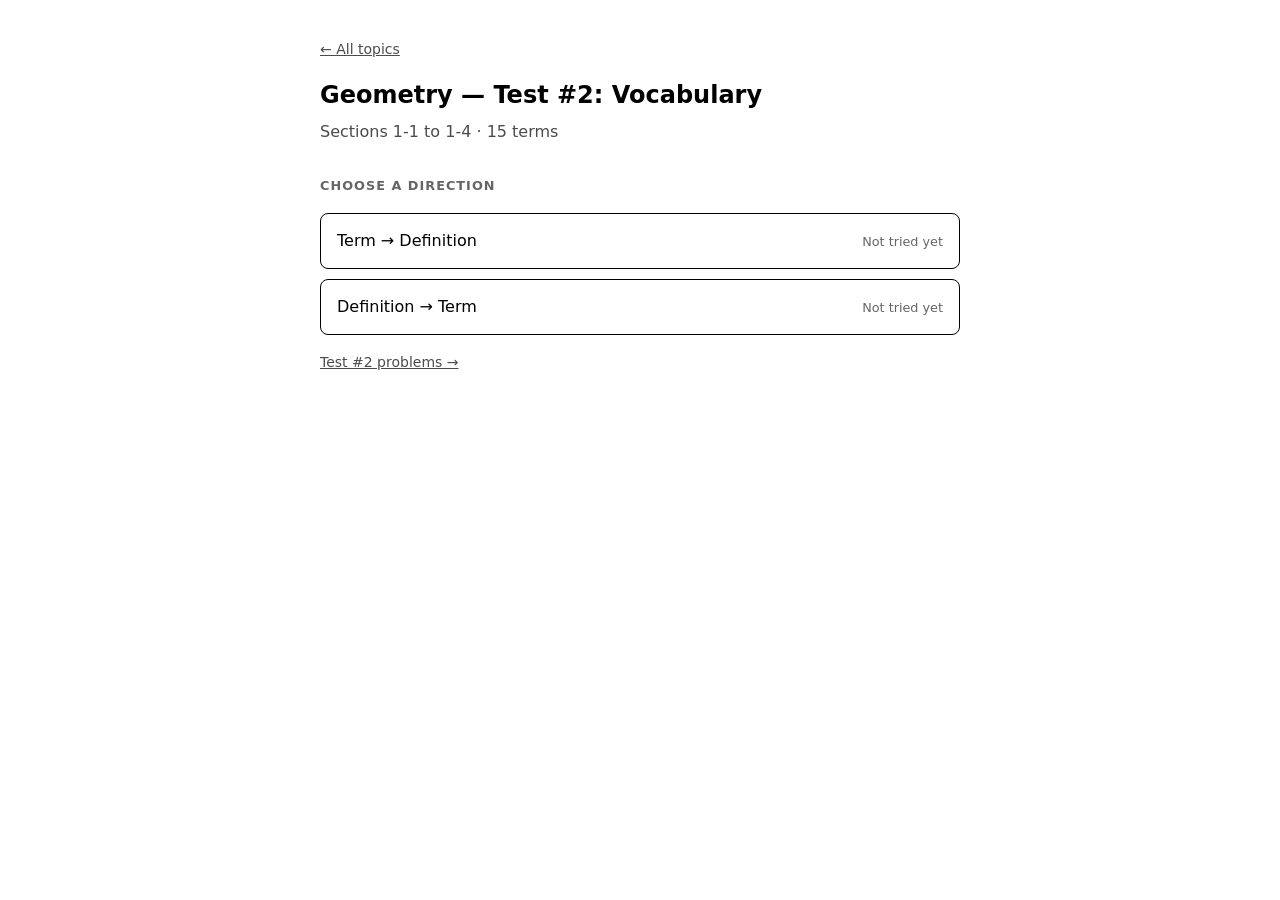
==== geometry-10-t2-vocab/index.html @ 83c9600a "Add Geometry Test #2: problems and vocabulary Two new tools covering study guides #2 Part I and Part" ====
<!DOCTYPE html>
<html lang="en">
<head>
<meta charset="utf-8">
<meta name="viewport" content="width=device-width, initial-scale=1">
<title>Geometry — Test #2: Vocabulary</title>
<style>:root { color-scheme: light dark; --ok: #1a7f37; --no: #b3261e; --warn: #a26a00; }
/* The light values fall under 4.5:1 on a dark canvas, and these tokens colour
   the verdict line — exactly what a student reads after a miss. */
@media (prefers-color-scheme: dark) {
  :root { --ok: #3fb950; --no: #f85149; --warn: #d29922; }
}
body {
  font: 16px/1.6 system-ui, -apple-system, sans-serif;
  max-width: 40rem; margin: 0 auto; padding: 1.5rem 1.25rem 4rem;
}
h1 { font-size: 1.5rem; margin-bottom: .25rem; }
h2 { font-size: .8rem; text-transform: uppercase; letter-spacing: .08em;
     opacity: .6; margin-top: 2rem; }
.crumb { font-size: .875rem; }
.crumb a { color: inherit; opacity: .7; }
.sub { opacity: .7; margin-top: 0; }
.modes { list-style: none; padding: 0; }
.modes button {
  display: flex; justify-content: space-between; align-items: baseline;
  gap: 1rem; width: 100%; padding: .9rem 1rem; margin-bottom: .6rem;
  font: inherit; text-align: left; background: none; color: inherit;
  border: 1px solid currentColor; border-radius: .5rem; cursor: pointer;
}
.modes button:hover { background: rgba(128,128,128,.12); }
.modes .best { font-size: .8rem; opacity: .6; white-space: nowrap; }
.primary, .secondary {
  font: inherit; padding: .7rem 1.4rem; margin: .25rem .5rem .25rem 0;
  border-radius: .5rem; border: 1px solid currentColor; background: none;
  color: inherit; cursor: pointer;
}
.secondary { opacity: .7; }
#progress { font-size: .8rem; text-transform: uppercase;
            letter-spacing: .08em; opacity: .6; }
.prompt { font-size: 1.9rem; line-height: 1.25; margin: .75rem 0 1.5rem; }
.options { list-style: none; padding: 0; margin: 0; }
.options button {
  display: block; width: 100%; padding: .85rem 1rem; margin-bottom: .6rem;
  font: inherit; font-size: 1.05rem; text-align: left; background: none;
  color: inherit; border: 1px solid currentColor; border-radius: .5rem;
  cursor: pointer;
}
.options button:hover:not(:disabled) { background: rgba(128,128,128,.12); }
.options button:disabled { cursor: default; }
.options button.wrong {
  border-color: var(--no); color: var(--no); opacity: 1;
  background: rgba(179,38,30,.08);
}
.options button.right {
  border-color: var(--ok); color: var(--ok); font-weight: 600;
  background: rgba(26,127,55,.08);
}
.options button.faded:disabled { opacity: .4; }
#feedback { min-height: 3.5rem; margin: 1rem 0 .5rem; }
#feedback .verdict { font-weight: 600; }
#feedback .verdict.good { color: var(--ok); }
#feedback .verdict.bad { color: var(--no); }
#feedback .note {
  display: block; margin-top: .4rem; font-size: .95rem; opacity: .85;
}
.score { font-size: 2.5rem; margin: .5rem 0 0; }
.score small { font-size: 1rem; opacity: .6; display: block; }
.review { list-style: none; padding: 0; }
.review li {
  padding: .55rem .75rem; margin-bottom: .4rem; border-radius: .4rem;
  border-left: 4px solid transparent; background: rgba(128,128,128,.08);
}
.review li.second { border-left-color: var(--warn); }
.review li.missed { border-left-color: var(--no); }
.review .term { font-weight: 600; }
.review .gloss { opacity: .75; }
.review .tag { float: right; font-size: .75rem; text-transform: uppercase;
               letter-spacing: .06em; opacity: .6; }
.trouble { list-style: none; padding: 0; font-size: .9rem; }
.trouble li { padding: .15rem 0; opacity: .8; }
</style>
</head>
<body>
<main id="app"></main>
<p class="crumb"><a href="../geometry-10-t2/index.html">Test #2 problems →</a></p>
<script>// The quiz engine. Subject-agnostic: it knows only side A and side B of a
// pair, and every label the student reads comes from the subject's config.
// No DOM. Every draw takes an injected rng so rounds are reproducible in tests.
(function () {
  var OPTION_COUNT = 4;
  var MODE_A_TO_B = 'a-to-b';
  var MODE_B_TO_A = 'b-to-a';

  // A small linear congruential generator. Deterministic per seed, which is
  // the whole point: a failing round can be replayed exactly.
  function makeRng(seed) {
    var state = (seed >>> 0) || 1;
    return function () {
      state = (state * 1664525 + 1013904223) >>> 0;
      return state / 4294967296;
    };
  }

  function shuffle(list, rng) {
    var out = list.slice();
    for (var i = out.length - 1; i > 0; i--) {
      var j = Math.floor(rng() * (i + 1));
      var tmp = out[i];
      out[i] = out[j];
      out[j] = tmp;
    }
    return out;
  }

  function sideKeys(mode) {
    return mode === MODE_B_TO_A
      ? { prompt: 'b', answer: 'a' }
      : { prompt: 'a', answer: 'b' };
  }

  // Distractors are drawn from the entire pool, deliberately including near
  // synonyms: telling those apart is what the quiz is actually testing.
  function buildQuestion(subject, mode, pairIndex, rng) {
    var keys = sideKeys(mode);
    var pairs = subject.pairs;
    var answer = pairs[pairIndex][keys.answer];
    var pool = [];
    for (var i = 0; i < pairs.length; i++) {
      if (i !== pairIndex) pool.push(pairs[i][keys.answer]);
    }
    var options = shuffle(pool, rng).slice(0, OPTION_COUNT - 1);
    options.push(answer);
    return {
      pairIndex: pairIndex,
      prompt: pairs[pairIndex][keys.prompt],
      answer: answer,
      options: shuffle(options, rng)
    };
  }

  // Clusters are declared with side A strings, so the lookup is by pair, not
  // by whatever text happens to be on screen in the current mode.
  function noteFor(subject, pairIndex) {
    var clusters = subject.confusables || [];
    var key = subject.pairs[pairIndex].a;
    for (var c = 0; c < clusters.length; c++) {
      var members = clusters[c].members || [];
      for (var m = 0; m < members.length; m++) {
        if (members[m] === key) return clusters[c].note;
      }
    }
    return '';
  }

  // A round of questions. Two rules live here and nowhere else:
  //   main  - two tries, then the answer is revealed and the round moves on
  //   retry - one try; a miss goes to the back of the queue and comes around
  //           again, so the round ends only when every word has been answered
  //           correctly once
  function createRound(subject, mode, options) {
    var opts = options || {};
    var rng = opts.rng || makeRng(Math.floor(Math.random() * 1e9) + 1);
    var isRetry = !!opts.retry;
    var triesAllowed = isRetry ? 1 : 2;

    var items = opts.items ? opts.items.slice() : null;
    if (!items) {
      items = [];
      for (var i = 0; i < subject.pairs.length; i++) items.push(i);
    }
    var queue = shuffle(items, rng);
    var total = queue.length;

    var current = null, tries = 0, done = false;
    var answered = 0, clean = 0;
    var second = [], missed = [];

    function loadNext() {
      if (!queue.length) { done = true; current = null; return; }
      current = buildQuestion(subject, mode, queue.shift(), rng);
      tries = 0;
    }

    function result(status, chosen, shown, note) {
      return {
        status: status,
        correct: status === 'correct' || status === 'correct-second',
        chosen: chosen,
        answer: shown,
        note: note,
        pairIndex: current ? current.pairIndex : -1,
        complete: false
      };
    }

    function answer(choice) {
      if (done || current === null) {
        return { status: 'done', correct: false, chosen: choice, answer: '',
                 note: '', pairIndex: -1, complete: true };
      }
      var pairIndex = current.pairIndex;

      if (choice === current.answer) {
        var status = tries === 0 ? 'correct' : 'correct-second';
        if (!isRetry) {
          answered += 1;
          if (tries === 0) { clean += 1; } else { second.push(pairIndex); }
        }
        var ok = result(status, choice, '', '');
        loadNext();
        ok.complete = done;
        return ok;
      }

      tries += 1;
      if (tries < triesAllowed) return result('retry', choice, '', '');

      var shown = current.answer;
      var note = noteFor(subject, pairIndex);
      var out = result('revealed', choice, shown, note);
      if (isRetry) {
        queue.push(pairIndex);   // comes around again on a later pass
      } else {
        answered += 1;
        missed.push(pairIndex);
      }
      loadNext();
      out.complete = done;
      return out;
    }

    function summary() {
      return {
        total: total,
        clean: clean,
        second: second.slice(),
        missed: missed.slice(),
        unclean: second.concat(missed)
      };
    }

    function progressText() {
      if (isRetry) {
        var left = queue.length + (current ? 1 : 0);
        return left === 1 ? '1 word left' : left + ' words left';
      }
      return 'Question ' + Math.min(answered + 1, total) + ' of ' + total;
    }

    loadNext();

    return {
      current: function () { return current; },
      answer: answer,
      summary: summary,
      progressText: progressText,
      isDone: function () { return done; },
      isRetry: function () { return isRetry; },
      mode: function () { return mode; }
    };
  }

  globalThis.OPTION_COUNT = OPTION_COUNT;
  globalThis.MODE_A_TO_B = MODE_A_TO_B;
  globalThis.MODE_B_TO_A = MODE_B_TO_A;
  globalThis.makeRng = makeRng;
  globalThis.shuffle = shuffle;
  globalThis.sideKeys = sideKeys;
  globalThis.buildQuestion = buildQuestion;
  globalThis.noteFor = noteFor;
  globalThis.createRound = createRound;
})();

// Best score per mode and a per-word miss tally, kept in localStorage by the
// caller. Pure: takes and returns plain objects, never touches the browser.
(function () {
  var VERSION = 1;

  function storageKey(subject) {
    return 'study-time.' + subject.id + '.progress';
  }

  function emptyProgress() {
    return { version: VERSION, best: {}, misses: {} };
  }

  function isPlainObject(v) {
    return v !== null && typeof v === 'object' && !(v instanceof Array);
  }

  // Anything unexpected yields a fresh record. A study tool losing history is
  // a nuisance; a study tool refusing to start is a broken evening.
  function parseProgress(json) {
    if (!json) return emptyProgress();
    var data;
    try { data = JSON.parse(json); } catch (e) { return emptyProgress(); }
    if (!isPlainObject(data)) return emptyProgress();
    if (data.version !== VERSION) return emptyProgress();
    return {
      version: VERSION,
      best: isPlainObject(data.best) ? data.best : {},
      misses: isPlainObject(data.misses) ? data.misses : {}
    };
  }

  function copy(obj) {
    var out = {};
    for (var k in obj) { if (obj.hasOwnProperty(k)) out[k] = obj[k]; }
    return out;
  }

  // Words are tallied by their side A string. An index would shift the first
  // time the word list is edited, and a tally pointing at the wrong word is
  // worse than no tally at all.
  function recordRound(progress, subject, mode, summary) {
    var best = copy(progress.best);
    var misses = copy(progress.misses);
    if (!best.hasOwnProperty(mode) || summary.clean > best[mode]) {
      best[mode] = summary.clean;
    }
    for (var i = 0; i < summary.unclean.length; i++) {
      var text = subject.pairs[summary.unclean[i]].a;
      misses[text] = (misses[text] || 0) + 1;
    }
    return { version: VERSION, best: best, misses: misses };
  }

  function bestScore(progress, mode) { return progress.best[mode] || 0; }

  function troubleSpots(progress) {
    var out = [];
    for (var text in progress.misses) {
      if (progress.misses.hasOwnProperty(text) && progress.misses[text] > 0) {
        out.push({ text: text, misses: progress.misses[text] });
      }
    }
    out.sort(function (a, b) {
      return b.misses - a.misses || (a.text < b.text ? -1 : 1);
    });
    return out;
  }

  function serializeProgress(progress) { return JSON.stringify(progress); }

  globalThis.storageKey = storageKey;
  globalThis.emptyProgress = emptyProgress;
  globalThis.parseProgress = parseProgress;
  globalThis.recordRound = recordRound;
  globalThis.bestScore = bestScore;
  globalThis.troubleSpots = troubleSpots;
  globalThis.serializeProgress = serializeProgress;
})();

globalThis.SUBJECT = {
  "id": "geometry-10-t2-vocab",
  "title": "Geometry — Test #2: Vocabulary",
  "subtitle": "Sections 1-1 to 1-4 · 15 terms",
  "notes": [
    "Source is Study Guide #2 Part I, sections 1-1 to 1-4, two word banks (7 terms + 8 terms).",
    "reference/ holds THREE scans. Two are the same Part I worksheet (the second is Part I after corrections). The third is the real Part II. Part II uses the SAME two word banks and the SAME 15 terms as Part I — only the order of the blanks changes — so this file covers both parts and needs no additions. Part II states 1f as \"equal shape and size\" where Part I says \"same shape and size\"; the term is Congruent either way.",
    "IMPORTANT: there is NO teacher answer key for this test — only the student's completed worksheet. These definitions were derived independently from the printed prompts, using the fact that each word bank is a bijection (7 words for 7 blanks, 8 for 8), so each term is used exactly once.",
    "Blanks 1a and 1f were SWAPPED on the first scan: \"Collinear\" was written for \"a finite portion of a line\" (that is Segment) and \"segment\" for \"two or more points on the same line\" (that is Collinear). The second scan in reference/ (\"Part 2\") is the same worksheet after corrections, and it corrects exactly these two blanks to Segment and Collinear — confirming what this file already said. Do not \"fix\" it back to the first scan.",
    "Terms are capitalized as the printed word bank capitalizes them.",
    "confusables notes are shown after a second miss.",
    "Part II independently confirms the Part I corrections: its blank 1c, \"a finite portion of a line\", is answered Segment, and its 1b, \"two or more points on the same line\", is answered Collinear — both correct on that worksheet."
  ],
  "sideA": {
    "name": "Term"
  },
  "sideB": {
    "name": "Definition"
  },
  "pairs": [
    {
      "a": "Point",
      "b": "A specific location in space"
    },
    {
      "a": "Line",
      "b": "Made up of points and extends infinitely in two directions"
    },
    {
      "a": "Collinear",
      "b": "Two or more points on the same line"
    },
    {
      "a": "Noncollinear",
      "b": "Three or more points that are not all on the same line"
    },
    {
      "a": "Segment",
      "b": "A finite portion of a line"
    },
    {
      "a": "Congruent",
      "b": "Having the same shape and size"
    },
    {
      "a": "Midpoint",
      "b": "The center point of a line segment"
    },
    {
      "a": "Ray",
      "b": "Has one endpoint and extends infinitely in one direction"
    },
    {
      "a": "Angle",
      "b": "Formed when two segments or rays share an endpoint"
    },
    {
      "a": "Angle Bisector",
      "b": "A segment or ray that splits an angle in half"
    },
    {
      "a": "Vertex",
      "b": "The shared point where two rays or line segments meet, forming an angle"
    },
    {
      "a": "Right Angle",
      "b": "An angle with an exact measure of 90°"
    },
    {
      "a": "Acute Angle",
      "b": "An angle that measures less than 90°, but more than 0°"
    },
    {
      "a": "Obtuse Angle",
      "b": "An angle that measures more than 90°, but less than 180°"
    },
    {
      "a": "Straight Angle",
      "b": "An angle that measures exactly 180°"
    }
  ],
  "confusables": [
    {
      "members": [
        "Collinear",
        "Noncollinear"
      ],
      "note": "The prefix \"non-\" is the whole difference; collinear points share one line, noncollinear ones do not."
    },
    {
      "members": [
        "Line",
        "Segment",
        "Ray"
      ],
      "note": "Distinguish by how many endpoints each has: a line none, a ray one, a segment two."
    },
    {
      "members": [
        "Acute Angle",
        "Right Angle",
        "Obtuse Angle",
        "Straight Angle"
      ],
      "note": "Order them by measure: under 90, exactly 90, between 90 and 180, exactly 180."
    },
    {
      "members": [
        "Point",
        "Vertex",
        "Midpoint"
      ],
      "note": "All are points; what differs is where. A vertex is where two rays meet; a midpoint is the center of a segment; a point is any location at all."
    },
    {
      "members": [
        "Angle",
        "Angle Bisector"
      ],
      "note": "One is the figure, the other is the ray that cuts that figure in half."
    }
  ]
};

// All DOM. Every other module in the framework is DOM-free and unit tested.
// Nothing here knows what the subject is: labels come from SUBJECT.sideA and
// SUBJECT.sideB, so the same file serves a language quiz and a science one.
(function () {
  var CORRECT_PAUSE_MS = 650;
  // The second press of a real double-click hit-tests against the DOM that has
  // already been swapped in, so disabling the clicked node cannot stop it —
  // by then that node is gone and the point may sit over a fresh option.
  // Guard the destination instead: ignore option clicks that arrive sooner
  // than a person could have read a prompt they have not seen before.
  var SETTLE_MS = 250;

  var app = document.getElementById('app');
  var round = null;
  var progress = loadProgress();
  var pending = null;   // timer id for the pause after a correct answer
  var renderedAt = 0;   // when the current question was painted

  function loadProgress() {
    try {
      return parseProgress(window.localStorage.getItem(storageKey(SUBJECT)));
    } catch (e) {
      return emptyProgress();
    }
  }

  function saveProgress() {
    try {
      window.localStorage.setItem(storageKey(SUBJECT),
                                  serializeProgress(progress));
    } catch (e) { /* private browsing, a full disk: not worth interrupting */ }
  }

  function escapeHtml(s) {
    return String(s).replace(/&/g, '&amp;').replace(/</g, '&lt;')
                    .replace(/>/g, '&gt;').replace(/"/g, '&quot;');
  }

  function modeLabel(mode) {
    var keys = sideKeys(mode);
    var from = keys.prompt === 'a' ? SUBJECT.sideA : SUBJECT.sideB;
    var to = keys.answer === 'a' ? SUBJECT.sideA : SUBJECT.sideB;
    return from.name + ' → ' + to.name;
  }

  function langOf(side) {
    return (side === 'a' ? SUBJECT.sideA : SUBJECT.sideB).lang || 'en';
  }

  function clearPending() {
    if (pending !== null) { window.clearTimeout(pending); pending = null; }
  }

  // ---------- menu ----------

  function renderMenu() {
    clearPending();
    round = null;
    var modes = [MODE_A_TO_B, MODE_B_TO_A];
    var html = '<p class="crumb"><a href="../index.html">← All topics</a></p>' +
      '<h1>' + escapeHtml(SUBJECT.title) + '</h1>' +
      '<p class="sub">' + escapeHtml(SUBJECT.subtitle || '') + '</p>' +
      '<h2>Choose a direction</h2><ul class="modes">';
    for (var i = 0; i < modes.length; i++) {
      // Coerce once: stored progress is user-editable, and a non-numeric best
      // would otherwise be written into the markup unescaped.
      var best = Number(bestScore(progress, modes[i])) || 0;
      html += '<li><button type="button" data-mode="' + modes[i] + '">' +
        '<span>' + escapeHtml(modeLabel(modes[i])) + '</span>' +
        '<span class="best">' +
        (best ? 'Best ' + best + ' of ' + SUBJECT.pairs.length : 'Not tried yet') +
        '</span></button></li>';
    }
    html += '</ul>';

    var spots = troubleSpots(progress).slice(0, 5);
    if (spots.length) {
      html += '<h2>Worth reviewing</h2><ul class="trouble">';
      for (var s = 0; s < spots.length; s++) {
        var misses = Number(spots[s].misses) || 0;
        html += '<li>' + escapeHtml(spots[s].text) + ' · missed ' + misses +
                (misses === 1 ? ' time' : ' times') + '</li>';
      }
      html += '</ul>';
    }
    app.innerHTML = html;

    var buttons = app.querySelectorAll('.modes button');
    for (var b = 0; b < buttons.length; b++) {
      buttons[b].addEventListener('click', function (ev) {
        startRound(ev.currentTarget.getAttribute('data-mode'), null);
      });
    }
  }

  // ---------- quiz ----------

  function startRound(mode, items) {
    clearPending();
    round = createRound(SUBJECT, mode, {
      items: items,
      retry: !!items
    });
    renderQuestion();
  }

  function renderQuestion() {
    var q = round.current();
    if (!q) { renderDone(); return; }
    var keys = sideKeys(round.mode());
    var html = '<p class="crumb"><a href="#" id="to-menu">← Menu</a></p>' +
      '<p id="progress">' + escapeHtml(round.progressText()) + '</p>' +
      '<p class="prompt" lang="' + escapeHtml(langOf(keys.prompt)) + '">' +
      escapeHtml(q.prompt) + '</p><ul class="options">';
    for (var i = 0; i < q.options.length; i++) {
      html += '<li><button type="button" class="option" data-index="' + i +
        '" lang="' + escapeHtml(langOf(keys.answer)) + '">' +
        escapeHtml(q.options[i]) + '</button></li>';
    }
    html += '</ul><p id="feedback" aria-live="polite"></p>';
    app.innerHTML = html;

    document.getElementById('to-menu').addEventListener('click', function (ev) {
      ev.preventDefault();
      renderMenu();
    });
    var buttons = app.querySelectorAll('.option');
    for (var b = 0; b < buttons.length; b++) {
      buttons[b].addEventListener('click', onChoose);
    }
    if (buttons.length) buttons[0].focus();
    renderedAt = Date.now();
  }

  function optionButtons() { return app.querySelectorAll('.option'); }

  function disableAll(fade) {
    var buttons = optionButtons();
    for (var i = 0; i < buttons.length; i++) {
      buttons[i].disabled = true;
      if (fade && !buttons[i].className.match(/wrong|right/)) {
        buttons[i].className += ' faded';
      }
    }
  }

  function setFeedback(html) {
    document.getElementById('feedback').innerHTML = html;
  }

  function onChoose(ev) {
    var button = ev.currentTarget;
    if (button.disabled) return;
    // Too soon to be a considered answer: this is the tail of a double-click
    // that started on the previous screen. Swallow it rather than record it.
    if (Date.now() - renderedAt < SETTLE_MS) return;
    var q = round.current();                 // snapshot BEFORE answering
    var chosen = q.options[Number(button.getAttribute('data-index'))];
    var result = round.answer(chosen);

    if (result.status === 'retry') {
      // The question stays up. Only the wrong choice is taken away.
      button.className = 'option wrong';
      button.disabled = true;
      setFeedback('<span class="verdict bad">Not that one.</span> ' +
                  'Try again — one more go.');
      var remaining = optionButtons();
      for (var i = 0; i < remaining.length; i++) {
        if (!remaining[i].disabled) { remaining[i].focus(); break; }
      }
      return;
    }

    if (result.correct) {
      button.className = 'option right';
      disableAll(true);
      setFeedback('<span class="verdict good">' +
                  (result.status === 'correct' ? 'Correct.' : 'Right — second try.') +
                  '</span>');
      pending = window.setTimeout(function () {
        pending = null;
        renderQuestion();
      }, CORRECT_PAUSE_MS);
      return;
    }

    // Revealed: out of tries in a main round, or a miss in a retry round.
    button.className = 'option wrong';
    var rightIdx = q.options.indexOf(result.answer);
    var right = rightIdx === -1 ? null : optionButtons()[rightIdx];
    if (right) right.className = 'option right';
    disableAll(true);
    var answerSide = sideKeys(round.mode()).answer;
    setFeedback('<span class="verdict bad">The answer is ' +
                '<span lang="' + escapeHtml(langOf(answerSide)) + '">' +
                escapeHtml(result.answer) + '</span>.</span>' +
                (result.note ? '<span class="note">' + escapeHtml(result.note) +
                 '</span>' : '') +
                '<button type="button" class="primary" id="next">Next</button>');
    // Disable before re-rendering: a fast second click would otherwise land on
    // whatever now occupies that point — often an option of the next question.
    document.getElementById('next').addEventListener('click', function () {
      if (this.disabled) return;
      this.disabled = true;
      renderQuestion();
    });
    document.getElementById('next').focus();
  }

  // ---------- done ----------

  function pairRow(index, tier) {
    var pair = SUBJECT.pairs[index];
    var tag = tier === 'second' ? 'second try' : 'missed';
    return '<li class="' + tier + '"><span class="tag">' + tag + '</span>' +
      '<span class="term" lang="' + escapeHtml(langOf('a')) + '">' +
      escapeHtml(pair.a) + '</span> — ' +
      '<span class="gloss" lang="' + escapeHtml(langOf('b')) + '">' +
      escapeHtml(pair.b) + '</span></li>';
  }

  function reviewList(summary) {
    if (!summary.unclean.length) return '';
    var html = '<h2>Review these</h2><ul class="review">';
    for (var s = 0; s < summary.second.length; s++) {
      html += pairRow(summary.second[s], 'second');
    }
    for (var m = 0; m < summary.missed.length; m++) {
      html += pairRow(summary.missed[m], 'missed');
    }
    return html + '</ul>';
  }

  function renderDone() {
    clearPending();
    var summary = round.summary();
    var wasRetry = round.isRetry();
    var mode = round.mode();

    // Only main rounds are scored. A retry round covers a different, smaller
    // list, so its "score" is not comparable and would corrupt the best.
    if (!wasRetry) {
      progress = recordRound(progress, SUBJECT, mode, summary);
      saveProgress();
    }

    var html = '<p class="crumb"><a href="#" id="to-menu">← Menu</a></p>';
    if (wasRetry) {
      html += '<h1>All caught up</h1>' +
        '<p>Every word on the list answered correctly — ' +
        summary.total + (summary.total === 1 ? ' word' : ' words') + '.</p>';
    } else {
      html += '<h1>Round complete</h1>' +
        '<p class="score">' + summary.clean +
        '<small>of ' + summary.total + ' right on the first try</small></p>';
      if (summary.second.length) {
        html += '<p>' + summary.second.length +
          (summary.second.length === 1 ? ' word took' : ' words took') +
          ' a second try.</p>';
      }
      html += reviewList(summary);
    }

    html += '<p>';
    if (!wasRetry && summary.unclean.length) {
      html += '<button type="button" class="primary" id="retry">' +
        'Retry the ' + summary.unclean.length + ' you missed</button>';
    }
    html += '<button type="button" class="secondary" id="again">' +
      (wasRetry ? 'Back to menu' : 'Run the whole list again') + '</button></p>';
    app.innerHTML = html;

    document.getElementById('to-menu').addEventListener('click', function (ev) {
      ev.preventDefault();
      renderMenu();
    });
    var retry = document.getElementById('retry');
    if (retry) {
      var items = summary.unclean.slice();
      retry.addEventListener('click', function () { startRound(mode, items); });
      retry.focus();
    }
    var again = document.getElementById('again');
    again.addEventListener('click', function () {
      if (wasRetry) { renderMenu(); } else { startRound(mode, null); }
    });
    // The retry screen has no #retry to take focus, so this is the only
    // button on it: without this a keyboard user lands at the top of the page.
    if (!retry) again.focus();
  }

  document.title = SUBJECT.title;
  renderMenu();
})();
</script>
</body>
</html>
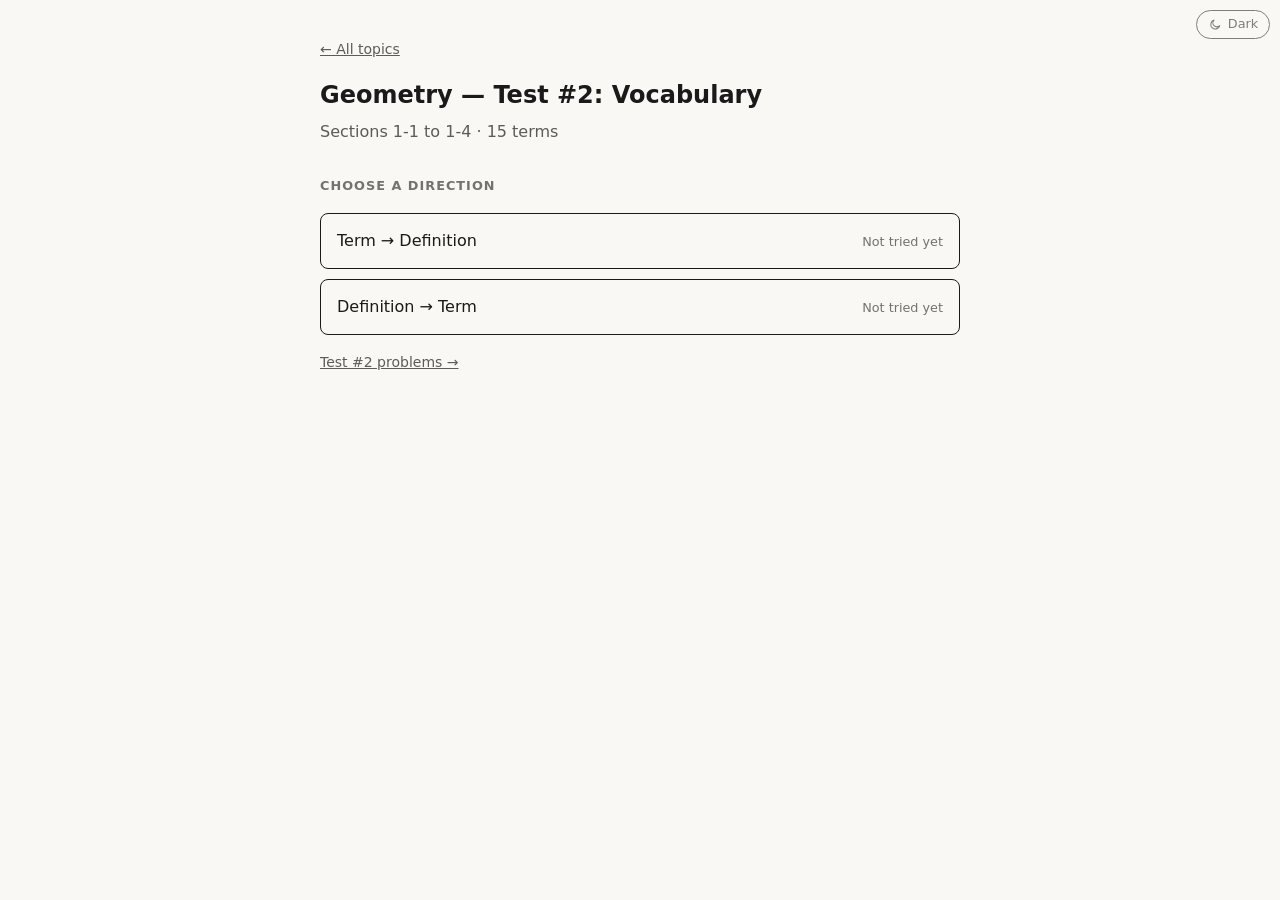
==== commit 6ea58415: "Add a light/dark toggle to every tool Black-on-off-white is easier to focus on for long stretches th" ====
--- a/geometry-10-t2-vocab/index.html
+++ b/geometry-10-t2-vocab/index.html
@@ -4,12 +4,102 @@
 <meta charset="utf-8">
 <meta name="viewport" content="width=device-width, initial-scale=1">
 <title>Geometry — Test #2: Vocabulary</title>
-<style>:root { color-scheme: light dark; --ok: #1a7f37; --no: #b3261e; --warn: #a26a00; }
-/* The light values fall under 4.5:1 on a dark canvas, and these tokens colour
-   the verdict line — exactly what a student reads after a miss. */
+<!-- Applies a saved theme before first paint. This cannot live in the
+     manifest: build.py puts all module JS at the end of <body>, and setting
+     the theme there means every load flashes the other palette first --
+     which is worst for exactly the reader who chose light on a dark OS.
+     The key must match THEME_STORAGE_KEY in shared/theme/theme.js. -->
+<script>try{var t=localStorage.getItem('study-time.theme');
+if(t==='light'||t==='dark')document.documentElement.setAttribute('data-theme',t);}catch(e){}</script>
+<style>/* The one place any colour is decided. Every tool loads this first, then its
+   own stylesheet, which uses the tokens below and never names a colour.
+
+   Before this file existed no stylesheet set a background or a foreground at
+   all: they declared `color-scheme: light dark` and let the browser paint,
+   so the page was dark purely because the reader's OS was. That works until
+   someone wants to choose, which is what theme.js is for.
+
+   Three blocks, in this order, and the order is the whole trick:
+     1. light on bare :root          -- the default palette
+     2. dark under prefers-color-scheme, EXCEPT when light was chosen
+     3. dark and light under [data-theme]  -- an explicit choice wins
+   Without the :not() in 2, a reader on a dark OS who picks light gets the
+   dark tokens back, because a media block and an attribute selector have the
+   same specificity and the media block comes first. */
+
+:root {
+  color-scheme: light;
+  --bg: #faf8f5;      /* off-white: white at full blast is its own glare */
+  --fg: #1a1a1a;
+  --ok: #1a7f37;
+  --no: #b3261e;
+  --warn: #996300;   /* #a26a00 measures 4.31:1 here, under AA */
+}
+
+/* The green and red above sit under 4.5:1 on a dark canvas, and those tokens
+   colour the verdict a student reads right after a miss. The dark palette
+   lifts them rather than reusing the light values. */
 @media (prefers-color-scheme: dark) {
-  :root { --ok: #3fb950; --no: #f85149; --warn: #d29922; }
-}
+  :root:not([data-theme="light"]) {
+    color-scheme: dark;
+    --bg: #16181c;
+    --fg: #e9eaec;
+    --ok: #3fb950;
+    --no: #f85149;
+    --warn: #d29922;
+  }
+}
+
+:root[data-theme="dark"] {
+  color-scheme: dark;
+  --bg: #16181c;
+  --fg: #e9eaec;
+  --ok: #3fb950;
+  --no: #f85149;
+  --warn: #d29922;
+}
+
+:root[data-theme="light"] {
+  color-scheme: light;
+  --bg: #faf8f5;
+  --fg: #1a1a1a;
+  --ok: #1a7f37;
+  --no: #b3261e;
+  --warn: #996300;
+}
+
+body { background: var(--bg); color: var(--fg); }
+
+/* The toggle. theme.js builds this button and appends it to <body>, so no
+   page needs markup for it. Fixed rather than in the flow because the five
+   pages lay their headers out differently and there is no shared header. */
+.theme-toggle {
+  position: fixed; top: .6rem; right: .6rem; z-index: 10;
+  display: flex; align-items: center; gap: .4rem;
+  font: inherit; font-size: .8rem; line-height: 1;
+  padding: .45rem .7rem; border-radius: 2rem;
+  background: var(--bg); color: inherit;
+  border: 1px solid currentColor; opacity: .55; cursor: pointer;
+}
+.theme-toggle:hover, .theme-toggle:focus-visible { opacity: 1; }
+.theme-toggle svg { width: 1em; height: 1em; fill: none;
+                    stroke: currentColor; stroke-width: 2;
+                    stroke-linecap: round; stroke-linejoin: round; }
+
+/* Narrow screens: the tools are read on a tablet, where a pill in the corner
+   can sit on top of the crumb link. Shrink to the icon alone. */
+@media (max-width: 30rem) {
+  .theme-toggle span { position: absolute; width: 1px; height: 1px;
+                       overflow: hidden; clip-path: inset(50%); }
+  .theme-toggle { padding: .45rem; }
+}
+
+@media print { .theme-toggle { display: none; } }
+
+/* Colours live in shared/theme/theme.css, which loads first and defines
+   --bg, --fg, --ok, --no and --warn for both themes. Nothing in this
+   file should name a colour: use a token, or a neutral like
+   rgba(128,128,128,...) that reads on either palette. */
 body {
   font: 16px/1.6 system-ui, -apple-system, sans-serif;
   max-width: 40rem; margin: 0 auto; padding: 1.5rem 1.25rem 4rem;
@@ -50,10 +140,12 @@
 .options button.wrong {
   border-color: var(--no); color: var(--no); opacity: 1;
   background: rgba(179,38,30,.08);
+  background: color-mix(in srgb, var(--no) 10%, transparent);
 }
 .options button.right {
   border-color: var(--ok); color: var(--ok); font-weight: 600;
   background: rgba(26,127,55,.08);
+  background: color-mix(in srgb, var(--ok) 10%, transparent);
 }
 .options button.faded:disabled { opacity: .4; }
 #feedback { min-height: 3.5rem; margin: 1rem 0 .5rem; }
@@ -83,7 +175,133 @@
 <body>
 <main id="app"></main>
 <p class="crumb"><a href="../geometry-10-t2/index.html">Test #2 problems →</a></p>
-<script>// The quiz engine. Subject-agnostic: it knows only side A and side B of a
+<script>// Light/dark choice, shared by every tool. The palette itself is theme.css;
+// this file only decides which of the two is showing and remembers it.
+//
+// The decision logic is DOM-free and exported, so it runs under jsc like the
+// rest of the repository. Everything that touches the document lives below
+// startTheme(), which is only wired up when there IS a document -- that is
+// what lets the test suite load this file at all.
+(function () {
+  var STORAGE_KEY = 'study-time.theme';
+  var THEMES = { light: 1, dark: 1 };
+
+  // A stored value is whatever survived in someone's browser: an old key, a
+  // hand-edited string, junk from another app on the same origin. Anything
+  // that is not one of the two themes means "no choice recorded".
+  function parseTheme(raw) {
+    return (typeof raw === 'string' && THEMES[raw] === 1) ? raw : null;
+  }
+
+  // No stored choice means follow the operating system, which is what the
+  // tools did before there was a toggle at all.
+  function resolveTheme(stored, systemPrefersDark) {
+    var chosen = parseTheme(stored);
+    if (chosen !== null) return chosen;
+    return systemPrefersDark ? 'dark' : 'light';
+  }
+
+  function nextTheme(current) {
+    return current === 'dark' ? 'light' : 'dark';
+  }
+
+  // What the button should say NEXT -- it names the destination, not the
+  // current state, because "Dark" on a dark page reads as a status label and
+  // people click it expecting nothing to happen.
+  function toggleLabel(current) {
+    return current === 'dark' ? 'Light' : 'Dark';
+  }
+
+  globalThis.parseTheme = parseTheme;
+  globalThis.resolveTheme = resolveTheme;
+  globalThis.nextTheme = nextTheme;
+  globalThis.toggleLabel = toggleLabel;
+  globalThis.THEME_STORAGE_KEY = STORAGE_KEY;
+
+  if (typeof document === 'undefined') return;
+
+  function read() {
+    try { return localStorage.getItem(STORAGE_KEY); } catch (e) { return null; }
+  }
+  function write(theme) {
+    // Private browsing throws on write. A theme that does not persist is a
+    // small annoyance; a page that will not load is not.
+    try { localStorage.setItem(STORAGE_KEY, theme); } catch (e) { /* ignore */ }
+  }
+
+  function systemDark() {
+    return !!(window.matchMedia &&
+              window.matchMedia('(prefers-color-scheme: dark)').matches);
+  }
+
+  var SUN = '<circle cx="12" cy="12" r="4.5"/><path d="M12 2v2M12 20v2' +
+            'M2 12h2M20 12h2M4.9 4.9l1.4 1.4M17.7 17.7l1.4 1.4' +
+            'M19.1 4.9l-1.4 1.4M6.3 17.7l-1.4 1.4"/>';
+  var MOON = '<path d="M20 14.5A8.5 8.5 0 1 1 9.5 4a7 7 0 0 0 10.5 10.5z"/>';
+
+  function icon(next) {
+    return '<svg viewBox="0 0 24 24" aria-hidden="true">' +
+           (next === 'dark' ? MOON : SUN) + '</svg>';
+  }
+
+  function apply(theme) {
+    document.documentElement.setAttribute('data-theme', theme);
+  }
+
+  function startTheme() {
+    // The <head> bootstrap has usually applied the stored theme already; this
+    // repeats it so the attribute is right even on a page without one, and so
+    // the current theme is known here without re-reading the DOM.
+    var current = resolveTheme(read(), systemDark());
+    apply(current);
+
+    var button = document.createElement('button');
+    button.className = 'theme-toggle';
+    button.type = 'button';
+
+    function render() {
+      var next = nextTheme(current);
+      button.innerHTML = icon(next) + '<span>' + toggleLabel(current) + '</span>';
+      button.setAttribute('aria-label', 'Switch to ' + next + ' mode');
+      button.title = 'Switch to ' + next + ' mode';
+    }
+
+    button.onclick = function () {
+      current = nextTheme(current);
+      apply(current);
+      write(current);
+      render();
+    };
+
+    render();
+    document.body.appendChild(button);
+
+    // Until a choice is made the page tracks the OS live, so a Mac flipping
+    // to dark at sunset carries the tools with it. After a choice, it does
+    // not -- the choice is the point.
+    if (window.matchMedia) {
+      var mq = window.matchMedia('(prefers-color-scheme: dark)');
+      var onChange = function () {
+        if (parseTheme(read()) !== null) return;
+        current = systemDark() ? 'dark' : 'light';
+        apply(current);
+        render();
+      };
+      if (mq.addEventListener) mq.addEventListener('change', onChange);
+      else if (mq.addListener) mq.addListener(onChange);
+    }
+  }
+
+  globalThis.startTheme = startTheme;
+
+  if (document.readyState === 'loading') {
+    document.addEventListener('DOMContentLoaded', startTheme);
+  } else {
+    startTheme();
+  }
+})();
+
+// The quiz engine. Subject-agnostic: it knows only side A and side B of a
 // pair, and every label the student reads comes from the subject's config.
 // No DOM. Every draw takes an injected rng so rounds are reproducible in tests.
 (function () {
